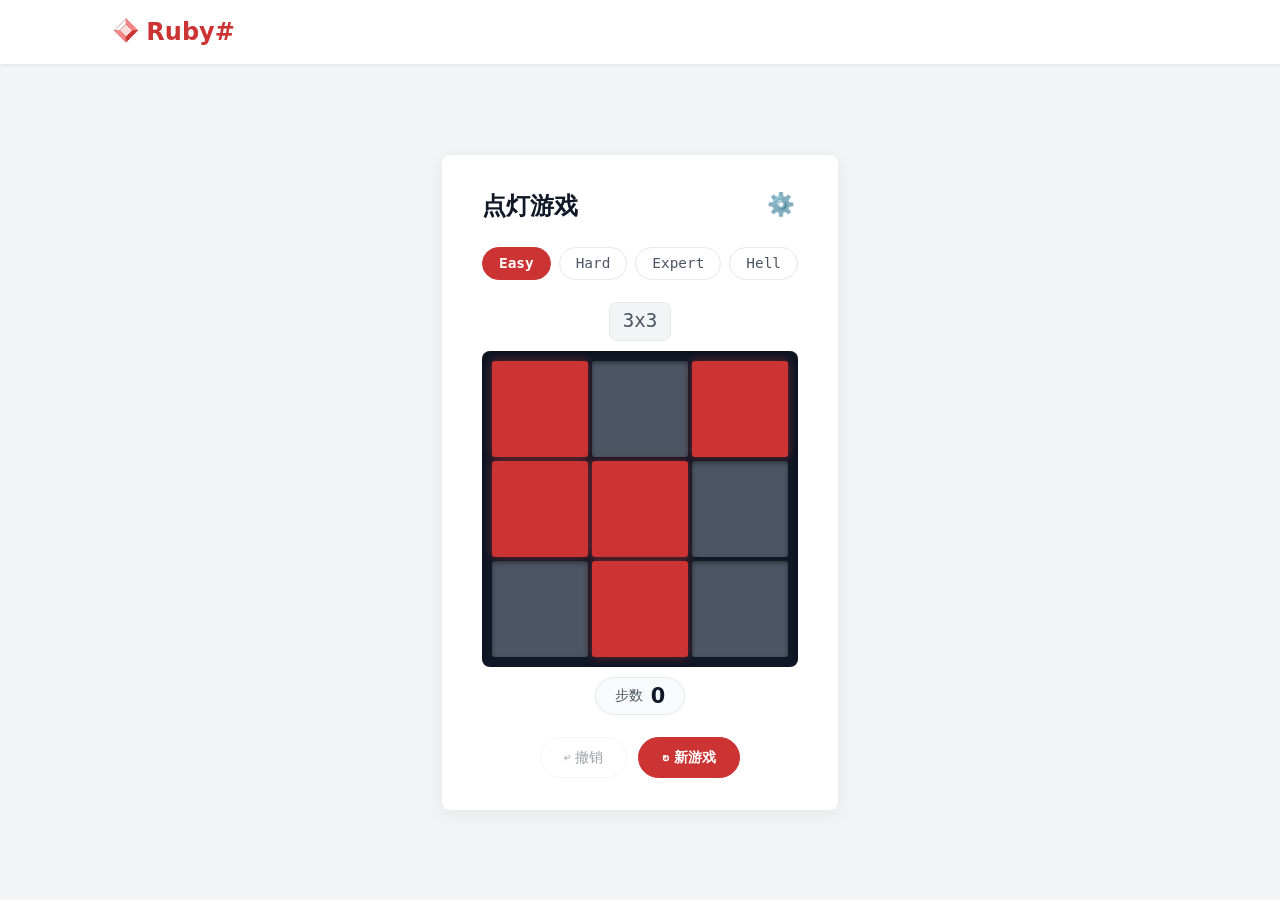
==== games/lights_out.html @ 79f3edea "Add files via upload" ====
<!DOCTYPE html>
<html lang="zh-CN">
<head>
    <meta charset="UTF-8">
    <meta name="viewport" content="width=device-width, initial-scale=1.0">
    <title>点灯游戏 - 红宝石#</title>
    <link rel="icon" type="image/png" href="../assets/texture/icon.png">
    <link rel="stylesheet" href="../css/style.css">
    <style>
        :root {
            --won: #fee;
            --won-shadow: #fcc9;
        }
        body {
            background-color: var(--gray-100);
        }
        main {
            display: flex;
            align-items: center;
            text-align: center;
            padding-top: 64px;
            min-height: 100vh;
        }

        .game-wrapper {
            width: fit-content;
        }
        .game-card {
            background: var(--white);
            border-radius: var(--radius);
            box-shadow: 0 4px 20px rgba(0, 0, 0, 0.06);
            padding: 2rem 2.5rem;
            width: 100%;
            display: flex;
            flex-direction: column;
            align-items: center;
            gap: 1.4rem;
            transition: box-shadow var(--transition), background-color var(--transition);
        }
        .game-card.won {
            background-color: var(--won);
            box-shadow: 0 4px 20px var(--won-shadow);
        }

        /* 工具按钮 */
        .tools-btn {
            background: none;
            border: none;
            font-size: 1.4rem;
            cursor: pointer;
            padding: 0.2rem;
            aspect-ratio: 1;
            border-radius: 50%;
            color: var(--gray-600);
            transition: var(--transition);
            line-height: 1;
        }
        .tools-btn:hover {
            background: var(--gray-100);
            color: var(--primary);
        }

        /* 遮罩层 */
        .drawer-overlay {
            position: fixed;
            top: 0;
            left: 0;
            width: 100%;
            height: 100%;
            background: rgba(0,0,0,0.3);
            z-index: 1000;
            opacity: 0;
            pointer-events: none;
            transition: opacity 0.3s ease;
        }
        .drawer-overlay.active {
            opacity: 1;
            pointer-events: auto;
        }

        /* 抽屉面板 */
        .drawer {
            position: fixed;
            top: 0;
            right: -320px;          /* 初始隐藏在右侧 */
            width: 300px;
            max-width: 85vw;
            height: 100%;
            background: var(--white);
            box-shadow: -4px 0 20px rgba(0,0,0,0.1);
            z-index: 1001;
            transition: right 0.3s ease;
            display: flex;
            flex-direction: column;
            border-radius: var(--radius) 0 0 var(--radius);
        }
        .drawer.active {
            right: 0;
        }

        .drawer-header {
            display: flex;
            justify-content: space-between;
            align-items: center;
            padding: 1.2rem 1.5rem;
            border-bottom: 1px solid var(--gray-200);
            font-weight: 600;
            font-size: 1.1rem;
        }

        .drawer-close {
            background: none;
            border: none;
            font-size: 1.8rem;
            cursor: pointer;
            color: var(--gray-500);
            line-height: 1;
            padding: 0;
        }
        .drawer-close:hover {
            color: var(--primary);
        }

        .drawer-body {
            padding: 1.5rem;
            display: flex;
            flex-direction: column;
            gap: 1rem;
        }

        .drawer-btn {
            width: 100%;
            justify-content: center;
        }

        .drawer-hint {
            font-size: 0.8rem;
            color: var(--gray-500);
            margin-top: 0.5rem;
        }

        /* 尺寸选择按钮 */
        .size-selector {
            display: flex;
            gap: 0.5rem;
            flex-wrap: wrap;
            justify-content: center;
        }
        .size-btn {
            font-family: monospace, sans-serif;
            padding: 0.45rem 1rem;
            border-radius: 50px;
            border: 1.5px solid var(--gray-200);
            background: var(--white);
            cursor: pointer;
            font-weight: 500;
            font-size: 0.9rem;
            color: var(--gray-600);
            transition: var(--transition);
            white-space: nowrap;
        }
        .size-btn:hover {
            border-color: var(--primary);
            color: var(--primary);
            background: var(--gray-50);
        }
        .size-btn.active {
            background: var(--primary);
            color: var(--white);
            border-color: var(--primary);
            font-weight: 600;
        }
        .size-btn:active {
            transform: scale(0.95);
        }

        /* 主容器 */
        .main {
            width: 100%;
            text-align: center;
        }
        .main > *:not(:last-child) {
            margin-bottom: 10px;
        }
        #size {
            display: inline-block;
            font-family: monospace, sans-serif;
            font-size: 1.2rem;
            color: var(--gray-600);
            background: var(--gray-100);
            padding: 0.2rem 0.8rem;
            border-radius: var(--radius);
            border: 1px solid var(--gray-200);
        }

        /* 棋盘容器 */
        .board-container {
            position: relative;
            width: 100%;
            max-width: 420px;
            aspect-ratio: 1;
        }
        .board {
            display: grid;
            gap: 3px;
            width: 100%;
            height: 100%;
            padding: 6px;
            background: var(--gray-900);
            border-radius: var(--radius);
            box-shadow: inset 0 2px 8px rgba(0, 0, 0, 0.3);
        }
        /* 不同尺寸的棋盘模板 */
        .board.size-3 {
            grid-template-columns: repeat(3, 1fr);
            grid-template-rows: repeat(3, 1fr);
            gap: 4px;
            padding: 10px;
        }
        .board.size-6 {
            grid-template-columns: repeat(6, 1fr);
            grid-template-rows: repeat(6, 1fr);
            gap: 3px;
            padding: 7px;
        }
        .board.size-8 {
            grid-template-columns: repeat(8, 1fr);
            grid-template-rows: repeat(8, 1fr);
            gap: 2px;
            padding: 7px;
        }
        .board.size-10 {
            grid-template-columns: repeat(10, 1fr);
            grid-template-rows: repeat(10, 1fr);
            gap: 2px;
            padding: 4px;
        }

        /* 单个格子 */
        .cell {
            border-radius: 3px;
            cursor: pointer;
            transition: background-color var(--transition), transform 0.1s ease;
            border: none;
            outline: none;
            -webkit-tap-highlight-color: transparent;
            aspect-ratio: 1;
            background: var(--gray-600);
        }
        .cell:focus-visible {
            outline: 2px solid var(--primary);
            outline-offset: 2px;
            z-index: 2;
        }
        /* 灭灯状态 */
        .cell.off {
            background: var(--gray-600);
            box-shadow: inset 0 2px 4px rgba(0, 0, 0, 0.4);
        }
        .cell.off:hover {
            background: #6b7280;
        }
        .cell.off:active {
            transform: scale(0.92);
        }
        /* 亮灯状态 */
        .cell.on {
            background: var(--primary);
            box-shadow: 0 0 8px rgba(204, 51, 51, 0.5);
        }
        .cell.on:hover {
            background: var(--primary-dark);
        }
        .cell.on:active {
            transform: scale(0.92);
        }

        /* 步数计数器 */
        .move-counter {
            display: inline-flex;
            align-items: center;
            gap: 0.5rem;
            font-weight: 500;
            font-size: 0.9rem;
            color: var(--gray-600);
            background: var(--gray-50);
            padding: 0.4rem 1.2rem;
            border-radius: 50px;
            border: 1px solid var(--gray-200);
        }
        .move-counter .count {
            font-size: 1.3rem;
            font-weight: 700;
            color: var(--gray-900);
            text-align: center;
            line-height: 1;
        }

        /* 底部按钮行 */
        .btn-row {
            display: flex;
            gap: 0.7rem;
            flex-wrap: wrap;
            justify-content: center;
            width: 100%;
        }
        .game-btn {
            padding: 0.6rem 1.4rem;
            border-radius: 50px;
            border: 1.5px solid var(--gray-200);
            cursor: pointer;
            font-weight: 500;
            font-size: 0.9rem;
            letter-spacing: 0.03em;
            transition: var(--transition);
            white-space: nowrap;
            display: flex;
            align-items: center;
            gap: 0.4rem;
            background: var(--white);
            color: var(--gray-900);
        }
        .game-btn:hover:not(:disabled) {
            background: var(--gray-50);
            border-color: var(--gray-400);
        }
        .game-btn:active:not(:disabled) {
            transform: scale(0.95);
        }
        .btn-undo:disabled {
            opacity: 0.4;
            cursor: not-allowed;
        }
        .btn-new-game {
            background: var(--primary);
            color: var(--white);
            border-color: var(--primary);
            font-weight: 600;
        }
        .btn-new-game:hover:not(:disabled) {
            background: var(--primary-dark);
            border-color: var(--primary-dark);
        }
        .btn-icon {
            font-size: 1.1rem;
            line-height: 1;
        }
        @media (max-width: 432px) and (min-width: 358px) {
            .size-selector > *:last-child {
                display: none;
            }
        }
        @media (max-width: 300px) {
            .error {
                display: flex;
            }
            body > :not(.error) {
                display: none;
            }
        }
    </style>
</head>
<body>
    <div class="error">
        <p>抱歉，屏幕太小</p>
    </div>
    <!-- 导航栏 -->
    <header class="header" id="header">
        <nav class="nav container">
            <a href="#" class="logo">
                <img src="../assets/texture/icon.png" class="icon">
                Ruby#
            </a>
        </nav>
    </header>

    <!-- 游戏主体区域 -->
    <main>
        <div class="game-wrapper container">
            <div class="game-card" id="gameCard">
                <div style="display: flex; justify-content: space-between; width: 100%; align-items: center;">
                    <h2 style="margin:0;">点灯游戏</h2>
                    <button class="tools-btn" id="toolsBtn" title="导入/导出">⚙️</button>
                </div>

                <!-- 棋盘尺寸切换按钮 -->
                <div class="size-selector" id="sizeSelector">
                    <button class="size-btn active" data-size="3">Easy</button>
                    <button class="size-btn" data-size="6">Hard</button>
                    <button class="size-btn" data-size="8">Expert</button>
                    <button class="size-btn" data-size="10">Hell</button>
                </div>

                <div class="main">
                    <div id="size">3x3</div>

                    <!-- 棋盘容器 -->
                    <div class="board-container">
                        <div class="board size-6" id="board"></div>
                    </div>

                    <!-- 当前步数显示 -->
                    <div class="move-counter">
                        步数 <span class="count" id="moveCount">0</span>
                    </div>
                </div>

                <!-- 操作按钮 -->
                <div class="btn-row">
                    <button class="game-btn btn-undo" id="btnUndo" disabled>↩ 撤销</button>
                    <button class="game-btn btn-new-game" id="btnNewGame">↻ 新游戏</button>
                </div>
            </div>
        </div>

        <!-- 右侧抽屉面板 -->
        <div class="drawer-overlay" id="drawerOverlay"></div>
        <div class="drawer" id="drawer">
            <div class="drawer-header">
                <span>工具</span>
                <button class="drawer-close" id="drawerClose">&times;</button>
            </div>
            <div class="drawer-body">
                <button class="game-btn drawer-btn" id="btnExportDrawer">📤 导出游戏</button>
                <button class="game-btn drawer-btn" id="btnImportDrawer">📥 导入游戏</button>
                <input type="file" id="importFileDrawer" accept=".json" hidden>
                <p class="drawer-hint">导出会保存当前状态为 JSON 文件；导入可恢复之前的游戏。</p>
            </div>
        </div>
    </main>

    <script>
        (function() {
            // ---------- DOM 元素 ----------
            const Size = document.getElementById('size');
            const boardEl = document.getElementById('board');
            const moveCountEl = document.getElementById('moveCount');
            const btnUndo = document.getElementById('btnUndo');
            const btnNewGame = document.getElementById('btnNewGame');
            const sizeSelector = document.getElementById('sizeSelector');
            const gameCard = document.getElementById('gameCard');

            const toolsBtn = document.getElementById('toolsBtn');
            const drawer = document.getElementById('drawer');
            const drawerOverlay = document.getElementById('drawerOverlay');
            const drawerClose = document.getElementById('drawerClose');
            const btnExportDrawer = document.getElementById('btnExportDrawer');
            const btnImportDrawer = document.getElementById('btnImportDrawer');
            const importFileDrawer = document.getElementById('importFileDrawer');

            // ---------- 游戏状态 ----------
            let gridSize = 3;               // 当前棋盘尺寸
            let boardState = [];            // 二维布尔数组，true=亮，false=灭
            let moveHistory = [];           // 记录每次点击的坐标 {row, col}
            let isWon = false;              // 是否已胜利
            let onCnt = 0;                  // 亮灯数量

            // 初始化棋盘状态（全灭，清空历史）
            function initBoard(size) {
                gridSize = size;
                boardState = Array.from({ length: size }, () => Array(size).fill(true));
                onCnt = size * size;
                moveHistory = [];
                isWon = false;
                updateMoveDisplay();
                updateUndoButton();
                gameCard.classList.remove('won');
            }

            // 翻转单个格子（边界检查）
            function flipCell(row, col) {
                if (row >= 0 && row < gridSize && col >= 0 && col < gridSize) {
                    boardState[row][col] = !boardState[row][col];
                    return boardState[row][col] - !boardState[row][col];
                }
                return 0;
            }

            // 点击格子：翻转自身及上下左右相邻格子
            function toggleAt(row, col) {
                let res = 0;
                res += flipCell(row, col);
                res += flipCell(row - 1, col);
                res += flipCell(row + 1, col);
                res += flipCell(row, col - 1);
                res += flipCell(row, col + 1);
                return res;
            }

            // 随机打乱棋盘（通过随机点击生成题目）
            function shuffleBoard() {
                boardState = Array.from({ length: gridSize }, () => Array(gridSize).fill(true));
                onCnt = gridSize * gridSize;
                let limit_min = Math.floor(gridSize * gridSize / 3);
                let limit_max = limit_min * 2;
                for (let r = 0; r < gridSize; r++) {
                    for (let c = 0; c < gridSize; c++) {
                        const flip = Math.floor(Math.random() * 2);
                        if(flip) onCnt += toggleAt(r, c);
                    }
                }
                while (onCnt < limit_min || onCnt > limit_max) {
                    const r = Math.floor(Math.random() * gridSize);
                    const c = Math.floor(Math.random() * gridSize);
                    onCnt += toggleAt(r, c);
                }
            }

            // 检查是否所有格子都点亮
            function checkAllLit() {
                return onCnt === gridSize * gridSize;
            }

            // 根据 boardState 重新渲染整个棋盘
            function renderBoard() {
                boardEl.className = 'board size-' + gridSize;
                boardEl.innerHTML = '';
                for (let r = 0; r < gridSize; r++) {
                    for (let c = 0; c < gridSize; c++) {
                        const cell = document.createElement('button');
                        cell.className = 'cell ' + (boardState[r][c] ? 'on' : 'off');
                        cell.dataset.row = r;
                        cell.dataset.col = c;
                        cell.addEventListener('click', () => handleCellClick(r, c, cell));
                        cell.addEventListener('touchstart', (e) => {
                            e.preventDefault();
                            handleCellClick(r, c, cell);
                        }, { passive: false });
                        boardEl.appendChild(cell);
                    }
                }
            }

            // 仅更新单个格子的视觉样式（优化性能）
            function updateCellVisual(row, col) {
                const index = row * gridSize + col;
                const cell = boardEl.children[index];
                if (cell) {
                    cell.className = 'cell ' + (boardState[row][col] ? 'on' : 'off');
                }
            }

            // 处理格子点击
            function handleCellClick(row, col, cellElement) {
                if (isWon) return;  // 胜利后不再响应点击

                onCnt += toggleAt(row, col);
                moveHistory.push({ row, col });
                updateMoveDisplay();
                updateUndoButton();

                // 更新受影响格子（自身及相邻）
                const affected = [
                    [row, col],
                    [row - 1, col],
                    [row + 1, col],
                    [row, col - 1],
                    [row, col + 1]
                ];
                for (const [r, c] of affected) {
                    if (r >= 0 && r < gridSize && c >= 0 && c < gridSize) {
                        updateCellVisual(r, c);
                    }
                }

                // 胜利检测
                if (checkAllLit()) {
                    isWon = true;
                    gameCard.classList.add('won');
                    updateUndoButton();
                }
            }

            // 更新步数显示
            function updateMoveDisplay() {
                moveCountEl.textContent = moveHistory.length;
            }

            // 更新撤销按钮状态
            function updateUndoButton() {
                btnUndo.disabled = moveHistory.length === 0 || isWon;
            }

            // 撤销上一步
            function undo() {
                if (moveHistory.length === 0 || isWon) return;
                const last = moveHistory.pop();
                onCnt += toggleAt(last.row, last.col);
                const affected = [
                    [last.row, last.col],
                    [last.row - 1, last.col],
                    [last.row + 1, last.col],
                    [last.row, last.col - 1],
                    [last.row, last.col + 1]
                ];
                for (const [r, c] of affected) {
                    if (r >= 0 && r < gridSize && c >= 0 && c < gridSize) {
                        updateCellVisual(r, c);
                    }
                }
                updateMoveDisplay();
                updateUndoButton();
            }

            // 开始新游戏
            function newGame() {
                initBoard(gridSize);
                shuffleBoard();
                renderBoard();
                updateMoveDisplay();
                updateUndoButton();
                gameCard.classList.remove('won');
            }

            // 切换棋盘尺寸
            function changeSize(newSize) {
                if (newSize === gridSize && moveHistory.length === 0 && !isWon) return;
                gridSize = newSize;
                initBoard(gridSize);
                shuffleBoard();
                renderBoard();
                updateMoveDisplay();
                updateUndoButton();
                gameCard.classList.remove('won');
                // 更新尺寸按钮激活状态
                document.querySelectorAll('.size-btn').forEach(b => {
                    b.classList.toggle('active', parseInt(b.dataset.size) === gridSize);
                });
                // 更新#size元素
                Size.textContent = `${newSize}x${newSize}`;
            }

            // ---------- 事件绑定 ----------
            btnUndo.addEventListener('click', undo);
            btnNewGame.addEventListener('click', newGame);

            sizeSelector.addEventListener('click', (e) => {
                const btn = e.target.closest('.size-btn');
                if (!btn) return;
                const size = parseInt(btn.dataset.size);
                changeSize(size);
            });

            // 键盘快捷键：Ctrl+Z 撤销，R 新游戏
            document.addEventListener('keydown', (e) => {
                if ((e.ctrlKey || e.metaKey) && e.key === 'z') {
                    e.preventDefault();
                    undo();
                }
                if (e.key === 'r' && !e.ctrlKey && !e.metaKey && document.activeElement === document.body) {
                    e.preventDefault();
                    newGame();
                }
            });

            // 游戏启动
            function startGame() {
                initBoard(gridSize);
                shuffleBoard();
                renderBoard();
                document.querySelectorAll('.size-btn').forEach(b => {
                    b.classList.toggle('active', parseInt(b.dataset.size) === gridSize);
                });
            }

            startGame();

            // ---------- 导入/导出 ----------
            // 抽屉开关逻辑
            function openDrawer() {
                drawer.classList.add('active');
                drawerOverlay.classList.add('active');
            }
            function closeDrawer() {
                drawer.classList.remove('active');
                drawerOverlay.classList.remove('active');
            }

            // 导入导出
            function exportGame() {
                const saveData = {
                    gridSize: gridSize,
                    boardState: boardState,
                    moveHistory: moveHistory,
                    isWon: isWon
                };
                const jsonStr = JSON.stringify(saveData, null, 2);
                const blob = new Blob([jsonStr], { type: 'application/json' });
                const url = URL.createObjectURL(blob);
                const a = document.createElement('a');
                a.href = url;
                a.download = `light-game-${gridSize}x${gridSize}.json`;
                document.body.appendChild(a);
                a.click();
                document.body.removeChild(a);
                URL.revokeObjectURL(url);
            }
            function importGame(file) {
                const reader = new FileReader();
                reader.onload = function(e) {
                    try {
                        const data = JSON.parse(e.target.result);
                        // 数据校验
                        if (!data || typeof data.gridSize !== 'number' || !Array.isArray(data.boardState)) {
                            throw new Error('数据格式不正确');
                        }
                        if (data.boardState.length !== data.gridSize ||
                            !data.boardState.every(row => Array.isArray(row) && row.length === data.gridSize)) {
                            throw new Error('棋盘数据与尺寸不匹配');
                        }

                        // 恢复游戏状态
                        gridSize = data.gridSize;
                        boardState = data.boardState;
                        moveHistory = Array.isArray(data.moveHistory) ? data.moveHistory : [];
                        isWon = !!data.isWon;
                        onCnt = boardState.flat().filter(v => v).length;  // 重新计算亮灯数

                        // 更新 UI
                        document.querySelectorAll('.size-btn').forEach(b => {
                            b.classList.toggle('active', parseInt(b.dataset.size) === gridSize);
                        });
                        Size.textContent = `${gridSize}x${gridSize}`;
                        renderBoard();
                        updateMoveDisplay();
                        updateUndoButton();
                        gameCard.classList.toggle('won', isWon);
                    } catch (error) {
                        alert('导入失败：' + error.message);
                    }
                };
                reader.readAsText(file);
            }

            toolsBtn.addEventListener('click', openDrawer);
            drawerClose.addEventListener('click', closeDrawer);
            drawerOverlay.addEventListener('click', closeDrawer);

            // 导出功能
            btnExportDrawer.addEventListener('click', () => {
                exportGame();
            });

            // 导入功能
            btnImportDrawer.addEventListener('click', () => {
                importFileDrawer.click();
            });
            importFileDrawer.addEventListener('change', (e) => {
                if (e.target.files.length > 0) {
                    importGame(e.target.files[0]);
                    importFileDrawer.value = '';
                    closeDrawer();   // 导入成功后关闭抽屉
                }
            });

            document.addEventListener('keydown', (e) => {
                if (e.key === 'Escape') {
                    closeDrawer();
                }
            });
        })();
    </script>
</body>
</html>
---- css/style.css ----
/* 基础变量 */
:root {
    --primary: #c33;
    --primary-light: #f88;
    --primary-dark: #900;
    --white: #ffffff;
    --gray-50: #f9fafb;
    --gray-100: #f3f4f6;
    --gray-200: #e5e7eb;
    --gray-400: #9ca3af;
    --gray-600: #4b5563;
    --gray-900: #111827;
    --error: #f33;
    --background: linear-gradient(135deg, #fee 0%, #fdd 100%);
    --container-width: 1100px;
    --radius: 8px;
    --transition: 0.2s ease;
}

/* 重置 */
* {
    box-sizing: border-box;
    margin: 0;
    padding: 0;
}

body {
    font-family: "Noto Sans SC", system-ui, -apple-system, sans-serif;
    color: var(--gray-900);
    line-height: 1.6;
    background: var(--white);
}

.error {
    height: 100vh;
    display: none;
    align-items: center;
    justify-content: center;
    color: var(--error);
    font-size: 2em;
}

.container {
    max-width: var(--container-width);
    margin: 0 auto;
    padding: 0 1.5rem;
}

.section {
    padding: 5rem 0;
}

.section-title {
    font-size: 2rem;
    font-weight: 700;
    margin-bottom: 2rem;
    text-align: center;
}

a {
    text-decoration: none;
    color: inherit;
}

ul {
    list-style: none;
}

/* 按钮 */
.btn {
    display: inline-block;
    padding: 0.75rem 1.5rem;
    background: var(--primary);
    color: white;
    border-radius: var(--radius);
    font-weight: 600;
    border: none;
    cursor: pointer;
    transition: background var(--transition);
}
.btn:hover {
    background: var(--primary-dark);
}

/* 导航栏 */
.header {
    position: fixed;
    top: 0;
    left: 0;
    width: 100%;
    background: rgba(255,255,255,0.95);
    backdrop-filter: blur(8px);
    box-shadow: 0 1px 3px rgba(0,0,0,0.08);
    z-index: 100;
}
.nav {
    display: flex;
    align-items: center;
    justify-content: space-between;
    height: 64px;
}
.logo {
    font-size: 1.5rem;
    font-weight: 700;
    color: var(--primary);
}
.icon {
    height: 1em;
    transform: translateY(10%);
}
.nav-menu {
    display: flex;
    gap: 2rem;
}
.nav-menu a {
    font-weight: 500;
    transition: color var(--transition);
}
.nav-menu a:hover {
    color: var(--primary);
}
.nav-toggle {
    display: none;
    font-size: 1.5rem;
    background: none;
    border: none;
    cursor: pointer;
}

/* 英雄区 */
.hero {
    height: 100vh;
    display: flex;
    align-items: center;
    text-align: center;
    background: var(--background);
    padding-top: 64px;
}
.hero h1 {
    font-size: 3rem;
    font-weight: 800;
    margin-bottom: 1rem;
}
.hero p {
    font-size: 1.25rem;
    color: var(--gray-600);
    max-width: 600px;
    margin: 0 auto 2rem;
}

/* 关于区域 */
.about {
    background: var(--gray-50);
}
.about-content {
    max-width: 700px;
    margin: 0 auto;
    text-align: center;
    font-size: 1.125rem;
    color: var(--gray-600);
}

/* 加入区域 */
.join {
    text-align: center;
}
.join img {
    max-height: 500px;
}

/* 小游戏 */
.games {
    text-align: center;
    background: var(--gray-50);
    color: var(--gray-600);
}

/* 页脚 */
.footer {
    background: var(--gray-900);
    color: var(--gray-200);
    text-align: center;
    padding: 2rem 0;
    font-size: 0.9rem;
}

/* 响应式 */
@media (max-width: 600px) {
    .nav-menu {
        position: fixed;
        top: 64px;
        right: -100%;
        width: 220px;
        height: calc(100vh - 64px);
        flex-direction: column;
        background: white;
        padding: 2rem;
        box-shadow: -2px 0 10px rgba(0,0,0,0.1);
        transition: right 0.3s ease;
    }
    .nav-menu.open {
        right: 0;
    }
    .nav-toggle {
        display: block;
    }
    .hero h1 {
        font-size: 2.2rem;
    }
    .section {
        padding: 3rem 0;
    }

    .join img {
        max-height: 400px;
        max-width: 90%;
    }
}
@media (max-width: 250px), (max-height: 300px) {
    .error {
        display: flex;
    }
    body > :not(.error) {
        display: none;
    }
}
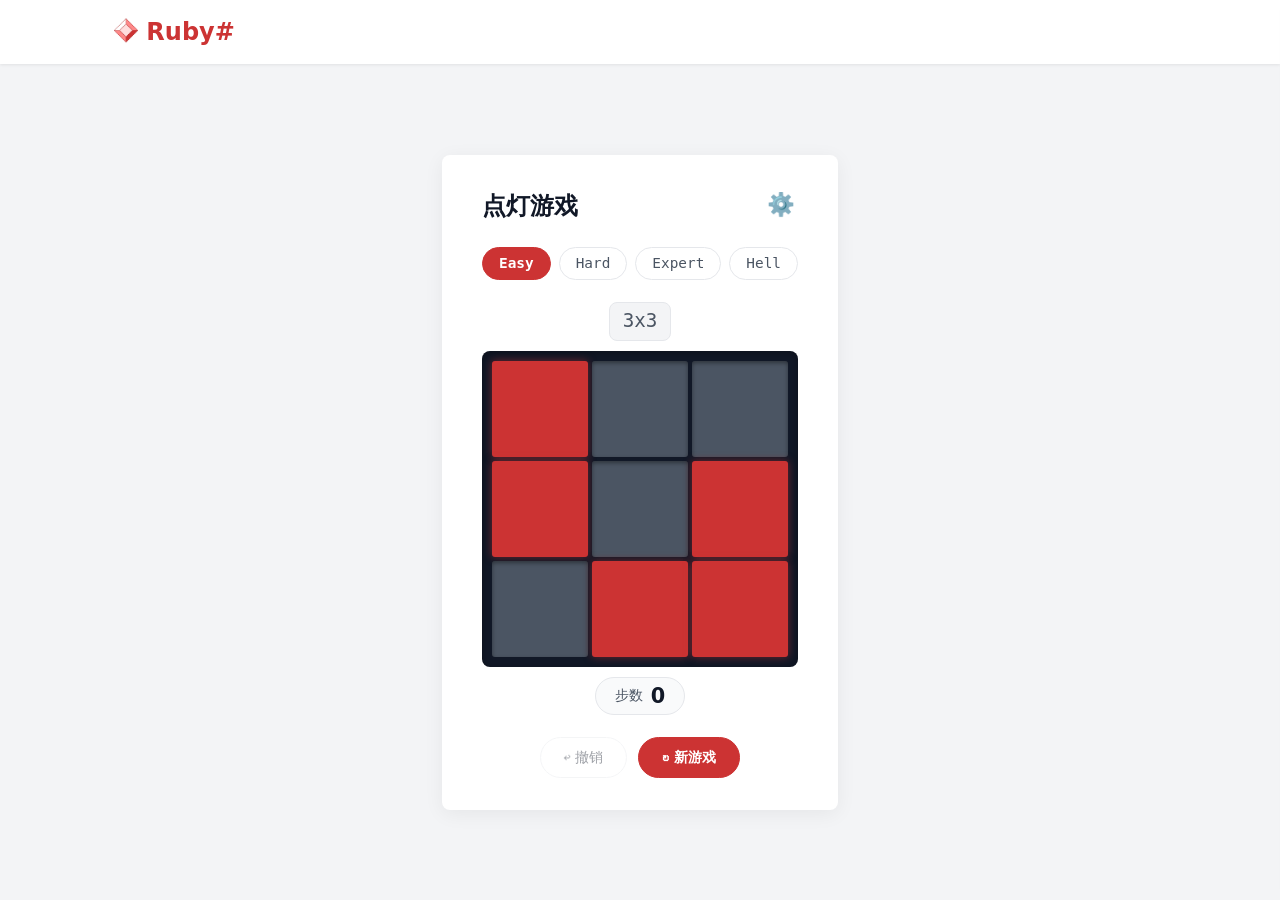
==== commit 8ab9b7a4: "Update lights_out.html" ====
--- a/games/lights_out.html
+++ b/games/lights_out.html
@@ -367,7 +367,7 @@
     <!-- 导航栏 -->
     <header class="header" id="header">
         <nav class="nav container">
-            <a href="#" class="logo">
+            <a href="../index.html" class="logo">
                 <img src="../assets/texture/icon.png" class="icon">
                 Ruby#
             </a>
@@ -761,4 +761,4 @@
         })();
     </script>
 </body>
-</html>+</html>
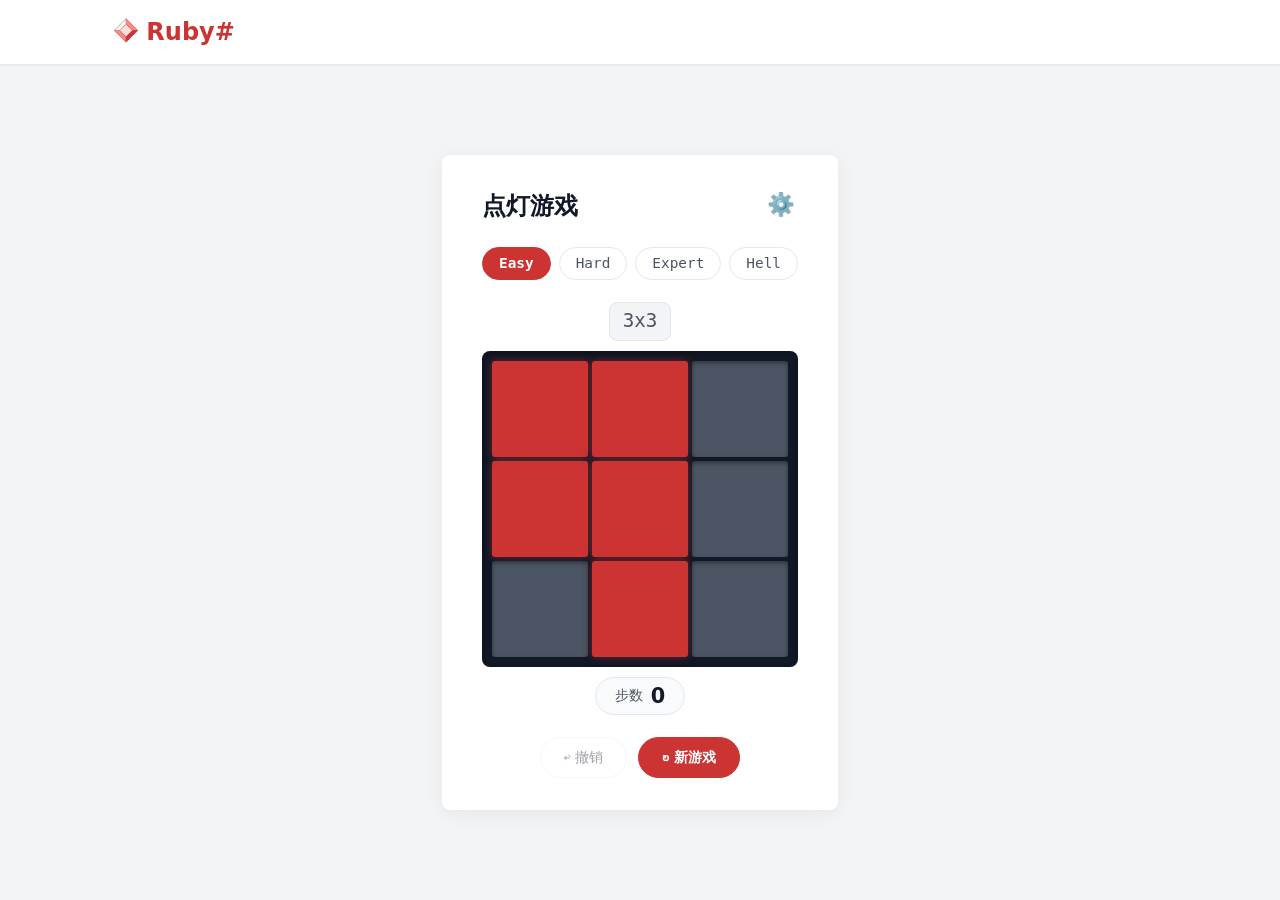
==== commit 5243e9d1: "Update lights_out.html" ====
--- a/games/lights_out.html
+++ b/games/lights_out.html
@@ -455,7 +455,7 @@
             let isWon = false;              // 是否已胜利
             let onCnt = 0;                  // 亮灯数量
 
-            // 初始化棋盘状态（全灭，清空历史）
+            // 初始化棋盘状态（全亮，清空历史）
             function initBoard(size) {
                 gridSize = size;
                 boardState = Array.from({ length: size }, () => Array(size).fill(true));
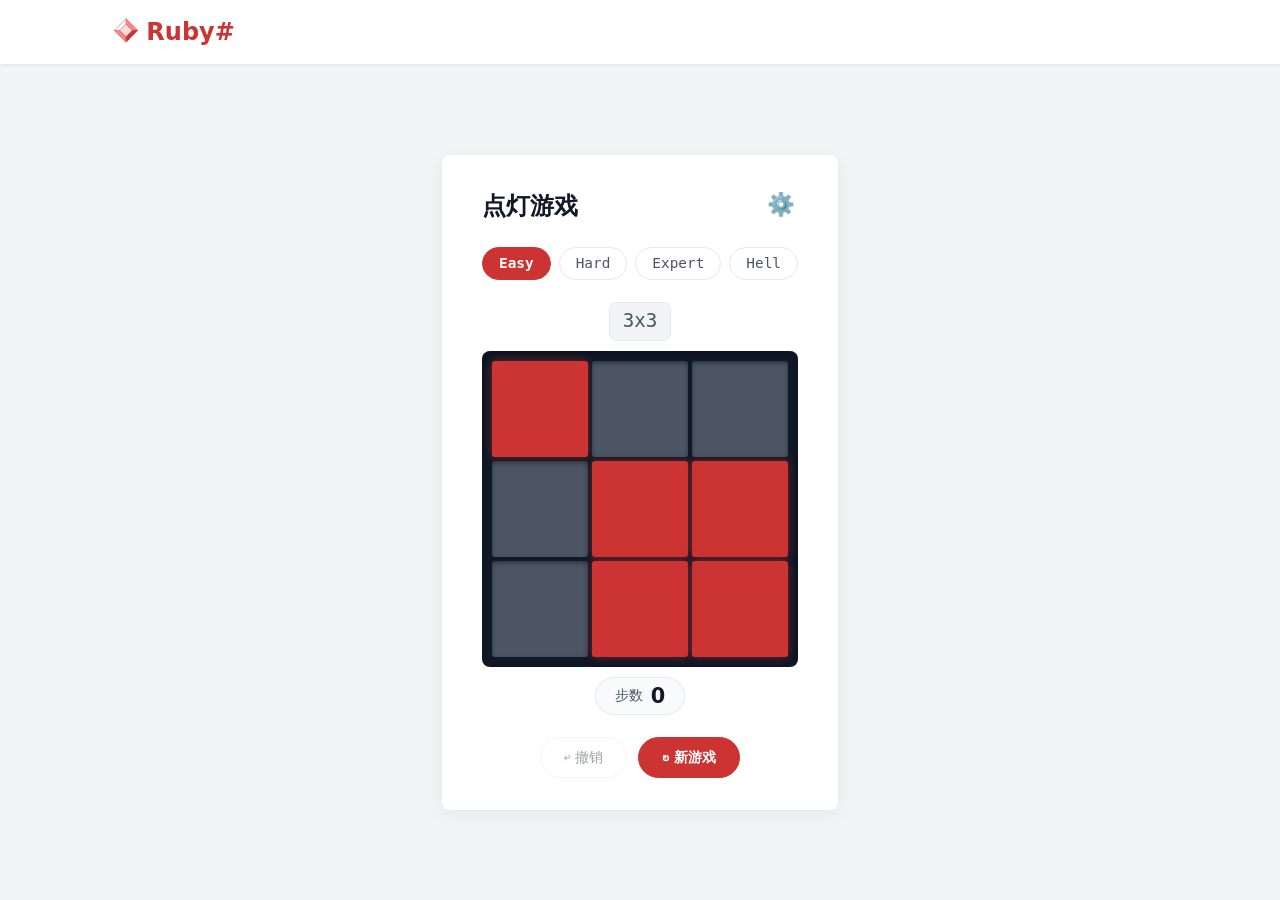
==== commit 26c67942: "Add files via upload" ====
--- a/games/lights_out.html
+++ b/games/lights_out.html
@@ -19,7 +19,7 @@
             align-items: center;
             text-align: center;
             padding-top: 64px;
-            min-height: 100vh;
+            min-height: 100dvh;
         }
 
         .game-wrapper {
@@ -84,7 +84,7 @@
             top: 0;
             right: -320px;          /* 初始隐藏在右侧 */
             width: 300px;
-            max-width: 85vw;
+            max-width: 85dvw;
             height: 100%;
             background: var(--white);
             box-shadow: -4px 0 20px rgba(0,0,0,0.1);
@@ -761,4 +761,4 @@
         })();
     </script>
 </body>
-</html>
+</html>
--- a/css/style.css
+++ b/css/style.css
@@ -32,7 +32,7 @@
 }
 
 .error {
-    height: 100vh;
+    height: 100dvh;
     display: none;
     align-items: center;
     justify-content: center;
@@ -129,7 +129,7 @@
 
 /* 英雄区 */
 .hero {
-    height: 100vh;
+    height: 100dvh;
     display: flex;
     align-items: center;
     text-align: center;
@@ -191,7 +191,7 @@
         top: 64px;
         right: -100%;
         width: 220px;
-        height: calc(100vh - 64px);
+        height: calc(100dvh - 64px);
         flex-direction: column;
         background: white;
         padding: 2rem;
